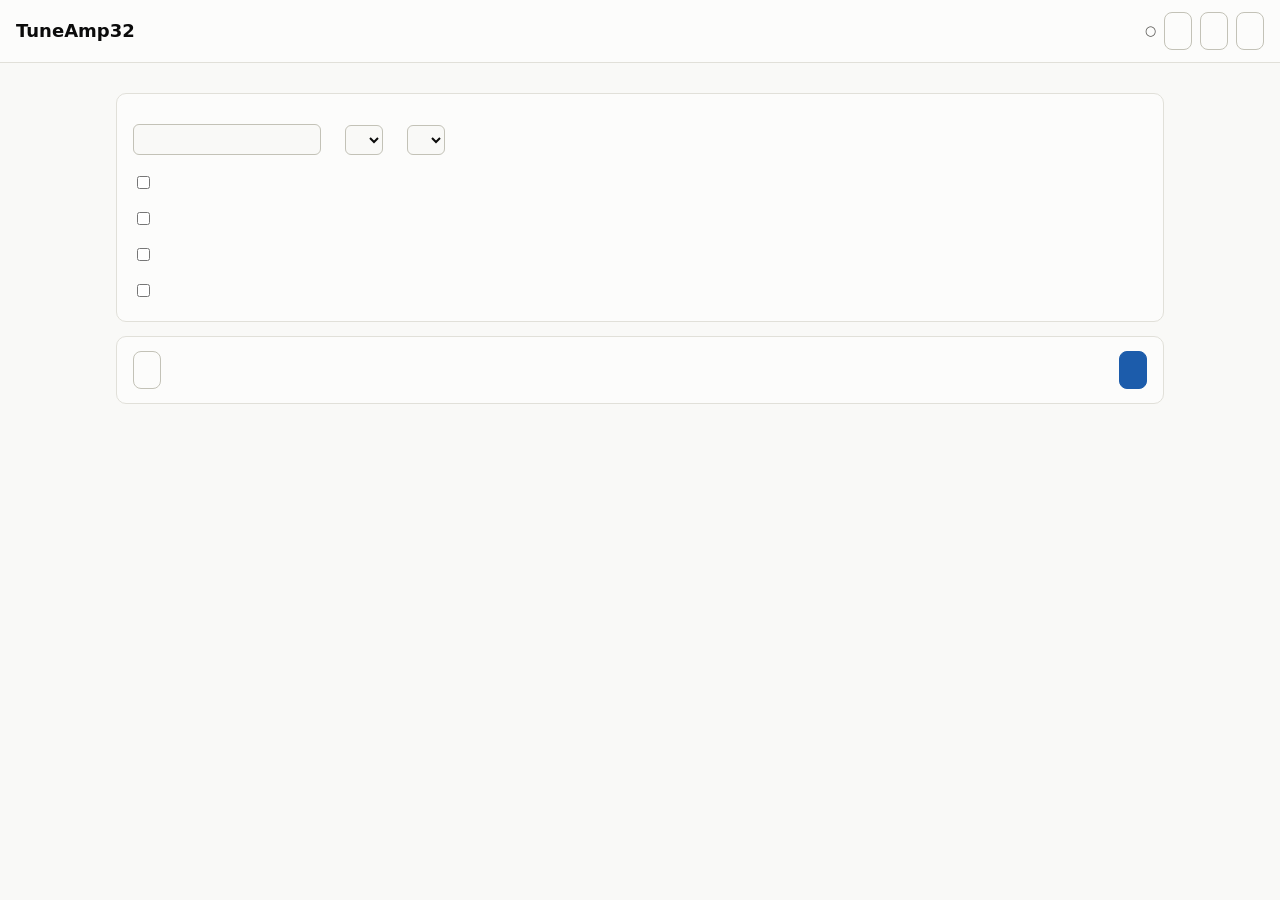
==== docs/index.html @ 852c072f "Asistente paso a paso: preparar, medir, elegir, probar, verificar y guardar (W2c) Co-Authored-By: Cl" ====
<!doctype html>
<html lang="es">
<head>
<meta charset="utf-8">
<meta name="viewport" content="width=device-width, initial-scale=1">
<title>TuneAmp32</title>
<meta http-equiv="refresh" content="0; url=asistente/">
</head>
<body><p><a href="asistente/">TuneAmp32 · Asistente</a></p></body>
</html>
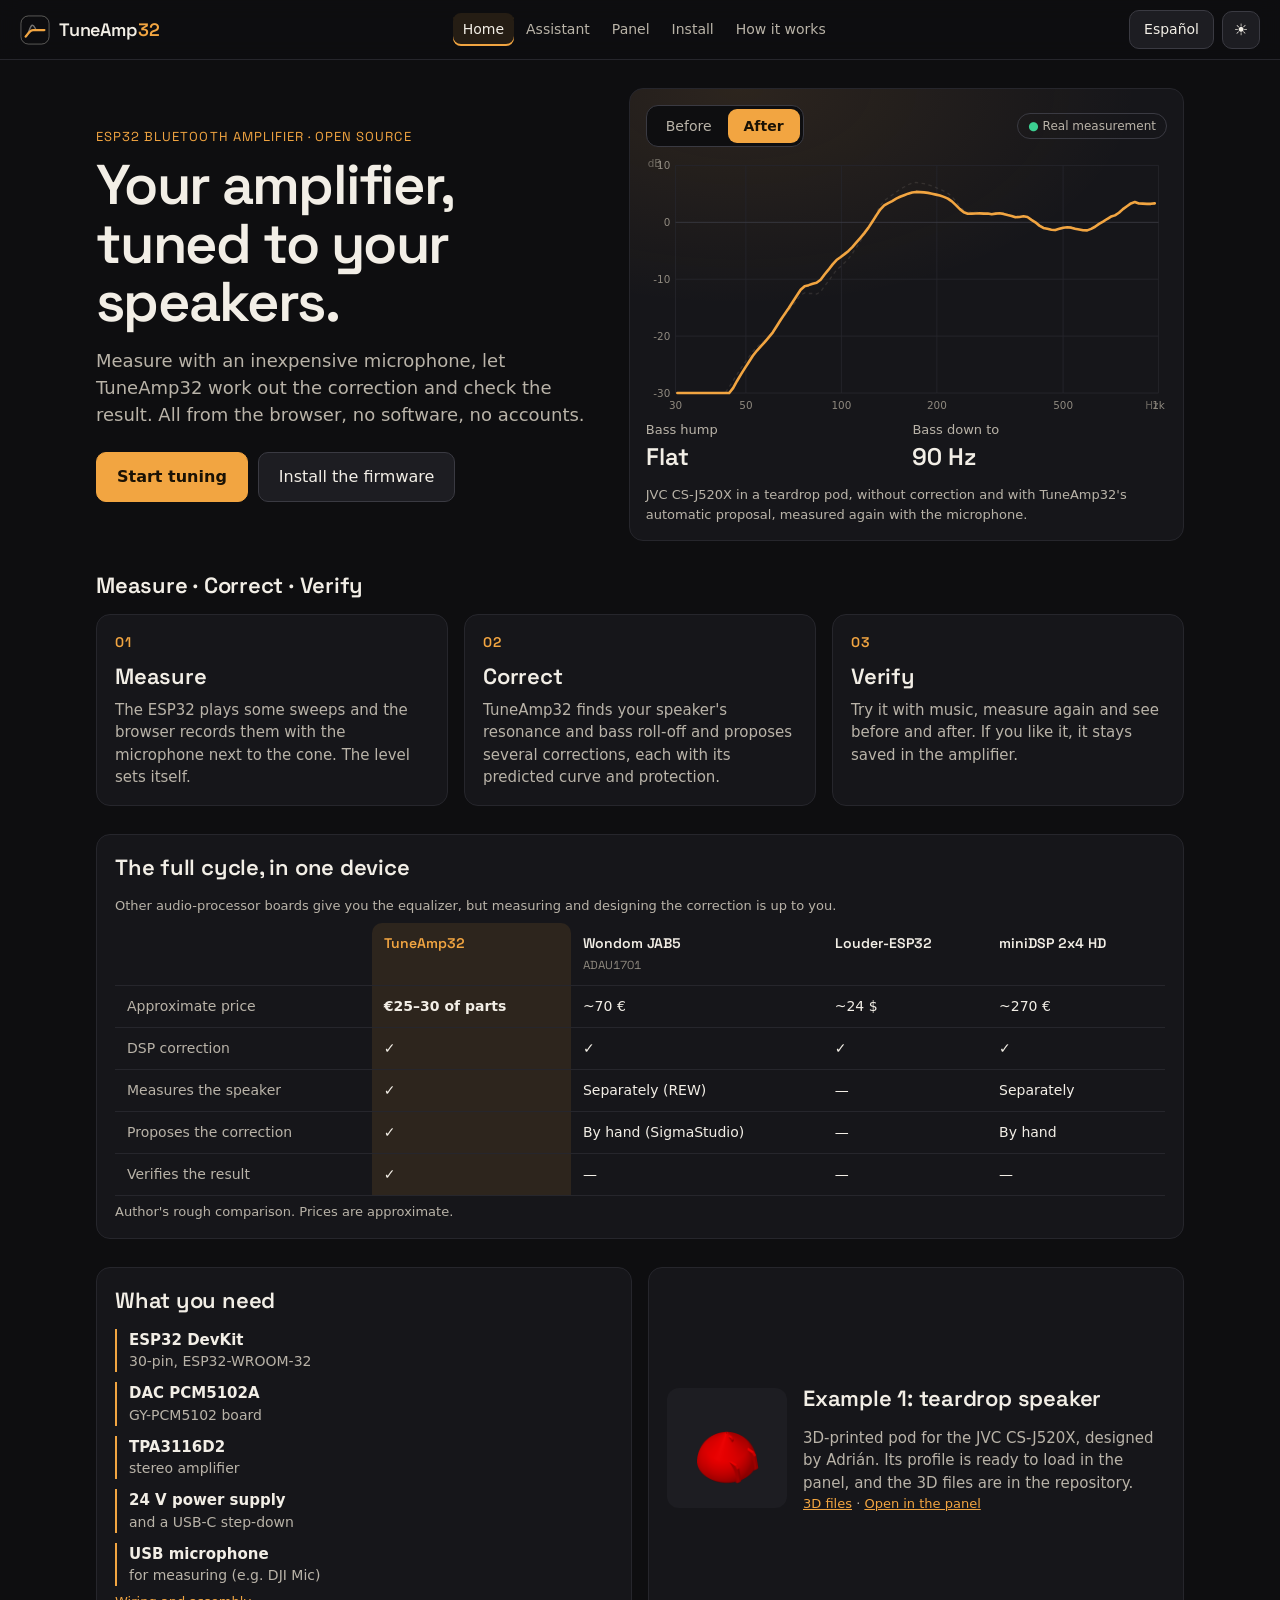
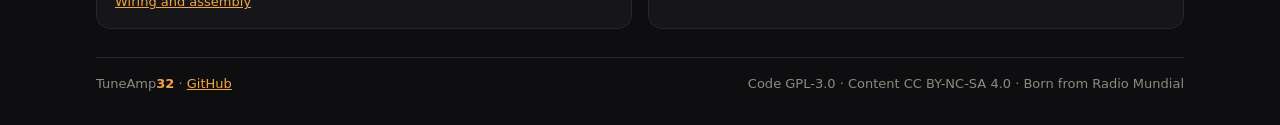
==== commit 79ef3efe: "Imagen «Estudio nocturno» y portada con el antes y después real (R4b) Estilo común oscuro con ámbar " ====
--- a/docs/index.html
+++ b/docs/index.html
@@ -3,8 +3,114 @@
 <head>
 <meta charset="utf-8">
 <meta name="viewport" content="width=device-width, initial-scale=1">
-<title>TuneAmp32</title>
-<meta http-equiv="refresh" content="0; url=asistente/">
+<title>TuneAmp32 · Tu amplificador, afinado a tus altavoces</title>
+<meta name="description" content="Amplificador Bluetooth con ESP32 que mide tus altavoces, propone la corrección y comprueba el resultado, todo desde el navegador.">
+<link rel="icon" href="data:image/svg+xml,%3Csvg xmlns='http://www.w3.org/2000/svg' viewBox='0 0 32 32'%3E%3Crect width='32' height='32' rx='8' fill='%230e0e10'/%3E%3Cpath d='M6 23 C8.5 21 10 16 14 16 H26' fill='none' stroke='%23f2a541' stroke-width='3' stroke-linecap='round'/%3E%3C/svg%3E">
+<link rel="stylesheet" href="panel/panel.css">
+<link rel="stylesheet" href="inicio/inicio.css">
+<script src="comun/marco.js"></script>
 </head>
-<body><p><a href="asistente/">TuneAmp32 · Asistente</a></p></body>
+<body>
+<header>
+  <div class="marca">TuneAmp32</div>
+  <div class="acciones"><button id="idioma">English</button></div>
+</header>
+
+<main class="inicio">
+  <section class="heroe">
+    <div class="heroe-texto">
+      <p class="antetitulo" data-es="Amplificador Bluetooth con ESP32 · código abierto" data-en="ESP32 Bluetooth amplifier · open source"></p>
+      <h1 data-es="Tu amplificador, afinado a tus altavoces." data-en="Your amplifier, tuned to your speakers."></h1>
+      <p class="entrada" data-es="Mide con un micrófono barato, deja que TuneAmp32 calcule la corrección y comprueba el resultado. Todo desde el navegador, sin programas ni cuentas." data-en="Measure with an inexpensive microphone, let TuneAmp32 work out the correction and check the result. All from the browser, no software, no accounts."></p>
+      <div class="ctas">
+        <a class="boton principal" href="asistente/" data-es="Empezar a afinar" data-en="Start tuning"></a>
+        <a class="boton" href="instalar/" data-es="Instalar el firmware" data-en="Install the firmware"></a>
+      </div>
+    </div>
+
+    <figure class="tarjeta curva">
+      <div class="curva-cabecera">
+        <div class="interruptor" role="radiogroup" aria-label="Antes / después">
+          <button type="button" role="radio" id="verAntes" data-es="Antes" data-en="Before"></button>
+          <button type="button" role="radio" id="verDespues" data-es="Después" data-en="After"></button>
+        </div>
+        <span class="medida-real" data-es="Medida real" data-en="Real measurement"></span>
+      </div>
+      <svg id="curva" role="img" viewBox="0 0 600 300"></svg>
+      <div class="cifras">
+        <div><span data-es="Joroba en el grave" data-en="Bass hump"></span><b id="cJoroba"></b></div>
+        <div><span data-es="Grave hasta" data-en="Bass down to"></span><b id="cF3"></b></div>
+      </div>
+      <figcaption class="nota" data-es="JVC CS-J520X en altavoz de gota, sin corrección y con la propuesta automática de TuneAmp32, medida de nuevo con el micrófono." data-en="JVC CS-J520X in a teardrop pod, without correction and with TuneAmp32's automatic proposal, measured again with the microphone."></figcaption>
+    </figure>
+  </section>
+
+  <section>
+    <h2 class="seccion" data-es="Mide · Corrige · Verifica" data-en="Measure · Correct · Verify"></h2>
+    <div class="pasos3">
+      <article class="tarjeta">
+        <span class="num">01</span>
+        <h3 data-es="Mide" data-en="Measure"></h3>
+        <p data-es="El ESP32 hace sonar unos barridos y el navegador los graba con el micrófono pegado al cono. El nivel se ajusta solo." data-en="The ESP32 plays some sweeps and the browser records them with the microphone next to the cone. The level sets itself."></p>
+      </article>
+      <article class="tarjeta">
+        <span class="num">02</span>
+        <h3 data-es="Corrige" data-en="Correct"></h3>
+        <p data-es="TuneAmp32 encuentra la resonancia y la caída del grave de tu altavoz y te propone varias correcciones, cada una con su curva prevista y su protección." data-en="TuneAmp32 finds your speaker's resonance and bass roll-off and proposes several corrections, each with its predicted curve and protection."></p>
+      </article>
+      <article class="tarjeta">
+        <span class="num">03</span>
+        <h3 data-es="Verifica" data-en="Verify"></h3>
+        <p data-es="La pruebas con música, vuelves a medir y ves el antes y el después. Si te gusta, se queda guardada en el amplificador." data-en="Try it with music, measure again and see before and after. If you like it, it stays saved in the amplifier."></p>
+      </article>
+    </div>
+  </section>
+
+  <section class="tarjeta">
+    <h2 class="seccion" data-es="El ciclo completo, en un solo aparato" data-en="The full cycle, in one device"></h2>
+    <p class="nota" data-es="Otras placas con procesador de audio te dan el ecualizador, pero la medida y el diseño de la corrección corren de tu cuenta." data-en="Other audio-processor boards give you the equalizer, but measuring and designing the correction is up to you."></p>
+    <div class="desliza">
+      <table class="comparar">
+        <thead><tr><th></th><th class="nuestro">TuneAmp32</th><th>Wondom JAB5<br><small>ADAU1701</small></th><th>Louder-ESP32</th><th>miniDSP 2x4 HD</th></tr></thead>
+        <tbody>
+          <tr><th data-es="Precio aproximado" data-en="Approximate price"></th><td class="nuestro" data-es="25–30 € de electrónica" data-en="€25–30 of parts"></td><td>~70 €</td><td>~24 $</td><td>~270 €</td></tr>
+          <tr><th data-es="Corrección por DSP" data-en="DSP correction"></th><td class="nuestro">✓</td><td>✓</td><td>✓</td><td>✓</td></tr>
+          <tr><th data-es="Mide el altavoz" data-en="Measures the speaker"></th><td class="nuestro">✓</td><td data-es="Aparte (REW)" data-en="Separately (REW)"></td><td>—</td><td data-es="Aparte" data-en="Separately"></td></tr>
+          <tr><th data-es="Propone la corrección" data-en="Proposes the correction"></th><td class="nuestro">✓</td><td data-es="A mano (SigmaStudio)" data-en="By hand (SigmaStudio)"></td><td>—</td><td data-es="A mano" data-en="By hand"></td></tr>
+          <tr><th data-es="Verifica el resultado" data-en="Verifies the result"></th><td class="nuestro">✓</td><td>—</td><td>—</td><td>—</td></tr>
+        </tbody>
+      </table>
+    </div>
+    <p class="nota" data-es="Comparación orientativa del autor. Los precios son aproximados." data-en="Author's rough comparison. Prices are approximate."></p>
+  </section>
+
+  <section class="dos">
+    <div class="tarjeta">
+      <h2 class="seccion" data-es="Lo que necesitas" data-en="What you need"></h2>
+      <ul class="lista-piezas">
+        <li><b>ESP32 DevKit</b> <span data-es="30 pines, ESP32-WROOM-32" data-en="30-pin, ESP32-WROOM-32"></span></li>
+        <li><b>DAC PCM5102A</b> <span data-es="placa GY-PCM5102" data-en="GY-PCM5102 board"></span></li>
+        <li><b>TPA3116D2</b> <span data-es="amplificador estéreo" data-en="stereo amplifier"></span></li>
+        <li><b data-es="Fuente de 24 V" data-en="24 V power supply"></b> <span data-es="y un reductor a USB-C" data-en="and a USB-C step-down"></span></li>
+        <li><b data-es="Micrófono USB" data-en="USB microphone"></b> <span data-es="para medir (por ejemplo, DJI Mic)" data-en="for measuring (e.g. DJI Mic)"></span></li>
+      </ul>
+      <p class="nota"><a href="https://github.com/adriancubasalvarez/tuneamp32/tree/main/hardware" data-es="Conexiones y montaje" data-en="Wiring and assembly"></a></p>
+    </div>
+    <div class="tarjeta ejemplo">
+      <img src="inicio/gota.png" alt="" width="160" height="160">
+      <div>
+        <h2 class="seccion" data-es="Ejemplo 1: altavoz de gota" data-en="Example 1: teardrop speaker"></h2>
+        <p data-es="Cápsula impresa en 3D para el JVC CS-J520X, diseñada por Adrián. Su perfil está listo para cargar en el panel, y los archivos 3D, en el repositorio." data-en="3D-printed pod for the JVC CS-J520X, designed by Adrián. Its profile is ready to load in the panel, and the 3D files are in the repository."></p>
+        <p class="nota"><a href="https://github.com/adriancubasalvarez/tuneamp32/tree/main/carcasa/altavoz_gota_jvc" data-es="Archivos 3D" data-en="3D files"></a> · <a href="panel/" data-es="Abrir en el panel" data-en="Open in the panel"></a></p>
+      </div>
+    </div>
+  </section>
+
+  <footer class="pie">
+    <span>TuneAmp<b>32</b> · <a href="https://github.com/adriancubasalvarez/tuneamp32">GitHub</a></span>
+    <span data-es="Código GPL-3.0 · Contenido CC BY-NC-SA 4.0 · Nace de Radio Mundial" data-en="Code GPL-3.0 · Content CC BY-NC-SA 4.0 · Born from Radio Mundial"></span>
+  </footer>
+</main>
+<script type="module" src="inicio/inicio.js"></script>
+</body>
 </html>
--- a/docs/panel/panel.css
+++ b/docs/panel/panel.css
@@ -0,0 +1,107 @@
+/* TuneAmp32 · «Estudio nocturno»: estilo común de todas las páginas.
+   Oscuro por defecto, con ámbar de válvula; claro con data-tema="claro". */
+@font-face {
+  font-family: "Space Grotesk"; src: url("../comun/fuentes/SpaceGrotesk.ttf") format("truetype");
+  font-weight: 300 700; font-display: swap;
+}
+:root {
+  /* Oscuro (por defecto) */
+  --fondo: #0e0e10; --sup: #16161a; --sup2: #1d1d22; --tinta: #f2eee6; --tinta2: #b9b3a8; --suave: #8f897f;
+  --malla: #26262c; --eje: #3a3a42;
+  --s1: #3987e5; --s2: #cc7f1f; --s3: #199e70;              /* series de las gráficas (validadas) */
+  --ambar: #f2a541; --accion: #f2a541; --sobre: #1a1205; --critico: #ef8a80; --bien: #3ccf91;
+  --brillo: rgba(242, 165, 65, .10);
+  --letra: "Space Grotesk", ui-sans-serif, system-ui, sans-serif;
+  --texto: ui-sans-serif, system-ui, "Segoe UI", Roboto, sans-serif;
+  color-scheme: dark;
+}
+:root[data-tema="claro"] {
+  --fondo: #f6f3ee; --sup: #ffffff; --sup2: #faf8f4; --tinta: #17130d; --tinta2: #5a5349; --suave: #6f685e;
+  --malla: #e6e0d6; --eje: #cfc7ba;
+  --s1: #2a78d6; --s2: #c27410; --s3: #1a9c6e;
+  --ambar: #c27410; --accion: #a85f05; --sobre: #ffffff; --critico: #b3261e; --bien: #0f7a50;
+  --brillo: rgba(194, 116, 16, .08);
+  color-scheme: light;
+}
+* { box-sizing: border-box; }
+[hidden] { display: none !important; }
+html { -webkit-text-size-adjust: 100%; }
+body { margin: 0; background: var(--fondo); color: var(--tinta); font: 15px/1.5 var(--texto); }
+h1, h2, h3, .marca, .resumen { font-family: var(--letra); letter-spacing: -.01em; }
+h1, h2 { font-size: 16px; margin: 0; font-weight: 600; }
+
+/* Cabecera: logotipo, menú y acciones de la página */
+header { display: flex; flex-wrap: wrap; gap: 10px 16px; justify-content: space-between; align-items: center;
+  padding: 10px 20px; background: color-mix(in srgb, var(--fondo) 88%, transparent); backdrop-filter: blur(10px);
+  border-bottom: 1px solid var(--malla); position: sticky; top: 0; z-index: 5; }
+.marca { display: flex; align-items: center; gap: 10px; font-weight: 600; font-size: 18px; min-width: 0; }
+.marca > span { font-weight: 400; color: var(--tinta2); font-family: var(--texto); font-size: 15px; }
+.logo { display: inline-flex; align-items: center; gap: 9px; color: var(--tinta); text-decoration: none; }
+.logo svg { width: 30px; height: 30px; flex: none; }
+.logo b { font-weight: 600; } .logo b i { font-style: normal; color: var(--ambar); }
+.menu { display: flex; flex-wrap: wrap; gap: 2px; order: 3; width: 100%; }
+.menu a { color: var(--tinta2); text-decoration: none; font-size: 14px; padding: 6px 10px; border-radius: 8px; }
+.menu a:hover { color: var(--tinta); background: var(--sup2); }
+.menu a[aria-current="page"] { color: var(--tinta); background: var(--brillo); box-shadow: inset 0 -2px 0 var(--ambar); }
+@media (min-width: 980px) { .menu { order: 0; width: auto; } }
+.acciones, .barra { display: flex; flex-wrap: wrap; gap: 8px; align-items: center; }
+button.tema { width: 38px; padding: 0; font-size: 16px; }
+
+main { max-width: 1080px; margin: 0 auto; padding: 20px 16px 32px; display: grid; gap: 16px; }
+main > * { min-width: 0; margin: 0; }
+.tarjeta { background: var(--sup); border: 1px solid var(--malla); border-radius: 14px; padding: 16px 18px; }
+.cabecera { display: flex; flex-wrap: wrap; gap: 8px; justify-content: space-between; }
+.nota { color: var(--tinta2); font-size: 13px; margin: 6px 0 0; }
+a { color: var(--ambar); }
+.chip { font-size: 13px; color: var(--tinta2); } .chip::before { content: "○ "; }
+.chip.si { color: var(--tinta); } .chip.si::before { content: "● "; color: var(--bien); }
+.aviso { border: 1px solid var(--critico); border-radius: 12px; padding: 10px 14px; background: var(--sup); }
+.aviso::before { content: "⚠ "; color: var(--critico); }
+
+/* Controles */
+button, a.boton { font: inherit; font-size: 14px; padding: 8px 14px; border-radius: 10px; border: 1px solid var(--eje);
+  background: var(--sup2); color: var(--tinta); cursor: pointer; min-height: 38px; transition: background .15s, border-color .15s; }
+button:hover:not(:disabled), a.boton:hover { border-color: var(--suave); }
+button.principal { background: var(--accion); border-color: var(--accion); color: var(--sobre); font-weight: 600; }
+button.principal:hover:not(:disabled) { filter: brightness(1.07); border-color: var(--accion); }
+button:disabled { opacity: .4; cursor: default; }
+:focus-visible { outline: 2px solid var(--ambar); outline-offset: 2px; }
+a.boton { display: inline-flex; align-items: center; text-decoration: none; }
+.separa { flex: 1; }
+select, input[type=text], input[type=number] { font: inherit; padding: 6px 9px; border: 1px solid var(--eje); border-radius: 8px;
+  background: var(--fondo); color: var(--tinta); max-width: 100%; min-width: 0; }
+input[type=checkbox], input[type=range], progress { accent-color: var(--ambar); }
+.check { display: inline-flex; gap: 8px; align-items: center; min-height: 32px; font-size: 14px; }
+
+/* Gráficas */
+.leyenda { display: flex; flex-wrap: wrap; gap: 4px 16px; font-size: 13px; color: var(--tinta2); margin: 8px 0 4px; }
+.leyenda i { display: inline-block; width: 22px; border-top: 2px solid; margin-right: 6px; vertical-align: middle; }
+.leyenda i.raya { border-top-style: dashed; }
+#marco { position: relative; } #grafico { display: block; width: 100%; height: 360px; touch-action: pan-y; }
+#globo { position: absolute; pointer-events: none; background: var(--sup2); border: 1px solid var(--eje);
+  border-radius: 10px; padding: 6px 10px; font-size: 13px; white-space: nowrap; }
+#globo b { font-variant-numeric: tabular-nums; }
+#globo i { display: inline-block; width: 10px; height: 3px; margin-right: 6px; vertical-align: middle; }
+svg text { fill: var(--suave); font-size: 12px; font-family: var(--texto); }
+
+/* Panel */
+.estado { display: grid; grid-template-columns: repeat(auto-fit, minmax(150px, 1fr)); gap: 12px; }
+.estado span { display: block; color: var(--tinta2); font-size: 13px; }
+.estado b { font-size: 22px; font-weight: 600; font-family: var(--letra); font-variant-numeric: tabular-nums; }
+.mandos { display: grid; grid-template-columns: repeat(auto-fit, minmax(290px, 1fr)); gap: 16px; }
+.mando { margin-top: 12px; } .mando label { display: block; font-size: 13px; color: var(--tinta2); }
+.mando .fila { display: flex; gap: 10px; align-items: center; }
+.mando input[type=range] { flex: 1; min-width: 0; }
+.mando input[type=number] { width: 84px; padding: 4px 6px; }
+.mando .u { width: 22px; color: var(--tinta2); font-size: 13px; }
+.titulo { display: flex; align-items: center; gap: 6px; }
+button.duda { min-height: 24px; width: 24px; height: 24px; padding: 0; border-radius: 50%; font-size: 13px; color: var(--tinta2); flex: none; }
+.ayuda { font-size: 13px; color: var(--tinta2); margin: 2px 0 6px; }
+
+.desliza { overflow-x: auto; } table { border-collapse: collapse; font-size: 13px; margin-top: 8px; font-variant-numeric: tabular-nums; }
+th, td { padding: 4px 14px 4px 0; text-align: right; border-bottom: 1px solid var(--malla); }
+summary { cursor: pointer; color: var(--tinta2); font-size: 14px; }
+pre { max-height: 240px; overflow: auto; font-size: 12px; white-space: pre-wrap; margin: 8px 0 0; }
+dialog { border: 1px solid var(--eje); border-radius: 14px; background: var(--sup); color: var(--tinta); max-width: 420px; }
+dialog::backdrop { background: #000a; } dialog .barra { justify-content: flex-end; }
+@media (prefers-reduced-motion: reduce) { * { transition: none !important; animation: none !important; } }
--- a/docs/inicio/inicio.css
+++ b/docs/inicio/inicio.css
@@ -0,0 +1,48 @@
+.inicio { max-width: 1120px; gap: 28px; padding-top: 28px; }
+.heroe { display: grid; gap: 28px; align-items: center; grid-template-columns: minmax(0, 1fr); }
+@media (min-width: 920px) { .heroe { grid-template-columns: minmax(0, 1fr) minmax(0, 1.1fr); } }
+.antetitulo { margin: 0; font-size: 13px; letter-spacing: .08em; text-transform: uppercase; color: var(--ambar); font-family: var(--letra); }
+.heroe h1 { font-size: clamp(34px, 5.2vw, 56px); line-height: 1.04; margin: 10px 0 0; font-weight: 600; letter-spacing: -.03em; }
+.entrada { font-size: 18px; color: var(--tinta2); margin: 16px 0 0; max-width: 34em; }
+.ctas { display: flex; flex-wrap: wrap; gap: 10px; margin-top: 24px; }
+.ctas .boton { font-size: 16px; padding: 12px 20px; min-height: 48px; }
+.ctas .boton.principal { background: var(--accion); border-color: var(--accion); color: var(--sobre); font-weight: 600; }
+.ctas .boton.principal:hover { filter: brightness(1.07); }
+
+.curva { margin: 0; padding: 16px; background: radial-gradient(120% 80% at 20% 0%, var(--brillo), transparent 60%), var(--sup); }
+.curva-cabecera { display: flex; justify-content: space-between; align-items: center; gap: 10px; flex-wrap: wrap; }
+.interruptor { display: inline-flex; padding: 3px; border: 1px solid var(--eje); border-radius: 12px; background: var(--fondo); }
+.interruptor button { border: 0; background: transparent; min-height: 34px; padding: 6px 16px; border-radius: 9px; color: var(--tinta2); }
+.interruptor button[aria-checked="true"] { background: var(--accion); color: var(--sobre); font-weight: 600; }
+.medida-real { font-size: 12px; color: var(--tinta2); border: 1px solid var(--eje); border-radius: 999px; padding: 3px 10px; }
+.medida-real::before { content: "● "; color: var(--bien); }
+#curva { display: block; width: 100%; height: auto; margin-top: 8px; }
+.cifras { display: grid; grid-template-columns: 1fr 1fr; gap: 12px; margin-top: 4px; }
+.cifras span { display: block; font-size: 13px; color: var(--tinta2); }
+.cifras b { font-family: var(--letra); font-size: 24px; font-weight: 600; font-variant-numeric: tabular-nums; }
+.curva figcaption { margin-top: 10px; }
+
+.seccion { font-size: 22px; margin-bottom: 12px; }
+.pasos3 { display: grid; gap: 16px; grid-template-columns: repeat(auto-fit, minmax(240px, 1fr)); }
+.pasos3 .num { font-family: var(--letra); font-size: 14px; color: var(--ambar); font-weight: 600; letter-spacing: .1em; }
+.pasos3 h3 { font-size: 22px; margin: 6px 0 6px; font-weight: 600; }
+.pasos3 p { margin: 0; color: var(--tinta2); }
+
+table.comparar { width: 100%; min-width: 560px; font-size: 14px; }
+table.comparar th, table.comparar td { text-align: left; padding: 10px 12px; vertical-align: top; }
+table.comparar thead th { font-family: var(--letra); font-weight: 600; }
+table.comparar tbody th { font-weight: 400; color: var(--tinta2); }
+table.comparar small { color: var(--suave); font-weight: 400; }
+table.comparar .nuestro { background: var(--brillo); color: var(--tinta); font-weight: 600; }
+table.comparar thead .nuestro { color: var(--ambar); border-radius: 10px 10px 0 0; }
+
+.dos { display: grid; gap: 16px; grid-template-columns: repeat(auto-fit, minmax(300px, 1fr)); }
+.lista-piezas { list-style: none; padding: 0; margin: 0; display: grid; gap: 10px; }
+.lista-piezas li { border-left: 2px solid var(--ambar); padding-left: 12px; }
+.lista-piezas span { display: block; color: var(--tinta2); font-size: 14px; }
+.ejemplo { display: flex; gap: 16px; align-items: center; flex-wrap: wrap; }
+.ejemplo img { width: 120px; height: 120px; object-fit: contain; border-radius: 12px; background: var(--sup2); flex: none; }
+.ejemplo > div { flex: 1 1 220px; min-width: 0; } .ejemplo p { margin: 0; color: var(--tinta2); }
+.pie { display: flex; flex-wrap: wrap; gap: 8px 20px; justify-content: space-between; color: var(--suave); font-size: 13px;
+  border-top: 1px solid var(--malla); padding-top: 16px; }
+.pie b { color: var(--ambar); font-weight: 600; }
